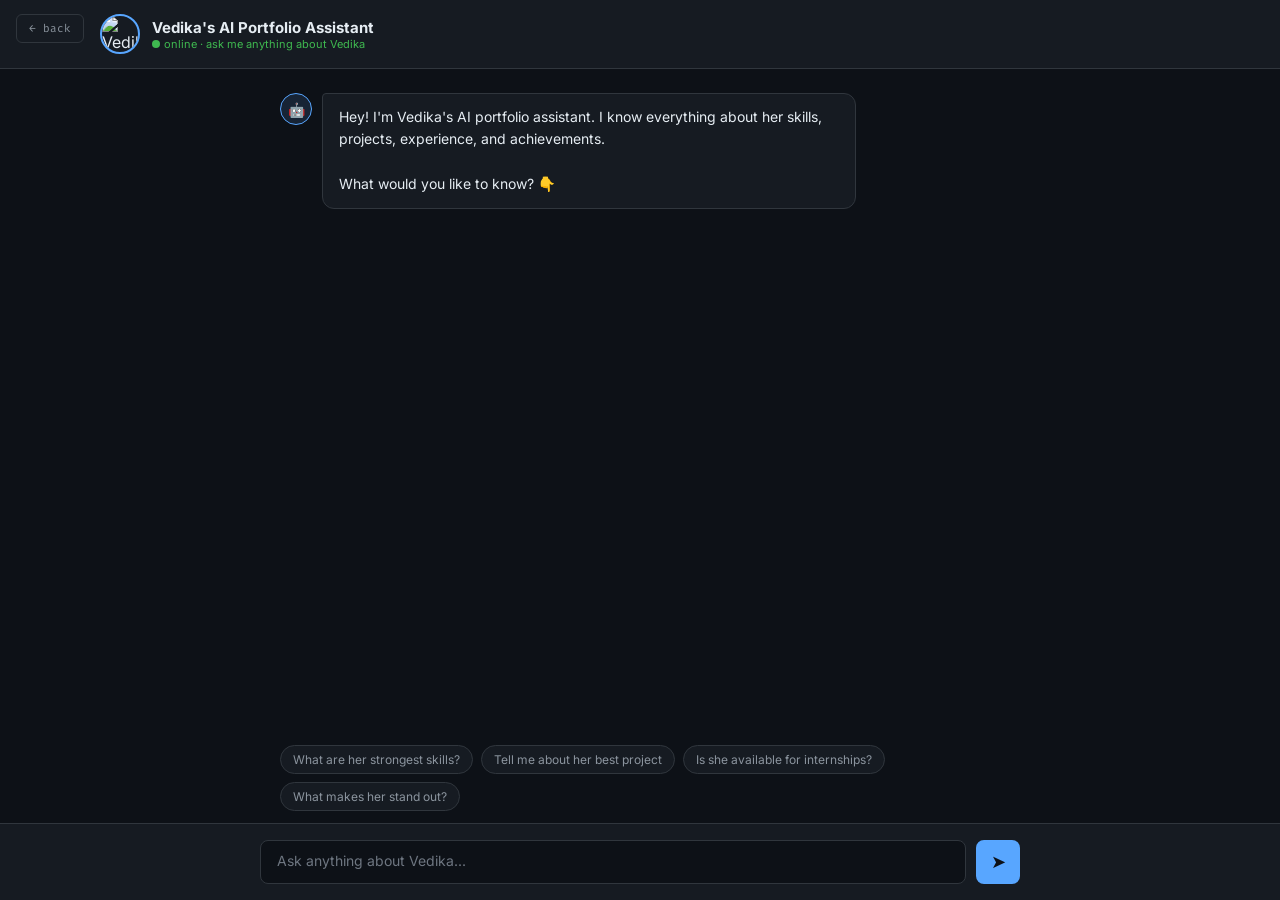
==== chat.html @ a724e5fc "update chat" ====
<!DOCTYPE html>
<html lang="en">
<head>
  <meta charset="UTF-8"/>
  <meta name="viewport" content="width=device-width, initial-scale=1.0"/>
  <title>Chat with Vedika's Portfolio | AI Assistant</title>
  <link href="https://fonts.googleapis.com/css2?family=Fira+Code:wght@400;500&family=Inter:wght@400;500&display=swap" rel="stylesheet"/>
  <style>
    *, *::before, *::after { margin: 0; padding: 0; box-sizing: border-box; }
    body {
      background: #0d1117; color: #e6edf3;
      font-family: 'Inter', sans-serif;
      height: 100vh; display: flex; flex-direction: column;
    }
    .back-btn {
      position: fixed; top: 14px; left: 16px;
      font-family: 'Fira Code', monospace; font-size: 11px;
      color: #8b949e; text-decoration: none;
      background: #161b22; border: 1px solid #30363d;
      padding: 6px 12px; border-radius: 6px;
      transition: all 0.2s; z-index: 10;
    }
    .back-btn:hover { color: #58a6ff; border-color: #58a6ff; }

    .chat-header {
      background: #161b22; border-bottom: 1px solid #30363d;
      padding: 14px 20px 14px 100px;
      display: flex; align-items: center; gap: 12px;
    }
    .chat-avatar {
      width: 40px; height: 40px; border-radius: 50%;
      border: 2px solid #58a6ff; object-fit: cover;
    }
    .chat-header-info h2 { font-size: 15px; color: #e6edf3; }
    .chat-header-info p { font-size: 11px; color: #3fb950; }
    .online-dot {
      width: 8px; height: 8px; border-radius: 50%;
      background: #3fb950; display: inline-block;
      margin-right: 4px; animation: pulse 2s infinite;
    }
    @keyframes pulse { 0%,100%{opacity:1} 50%{opacity:0.4} }

    .messages {
      flex: 1; overflow-y: auto;
      padding: 24px 20px; display: flex;
      flex-direction: column; gap: 16px;
      max-width: 760px; width: 100%; margin: 0 auto;
    }
    .messages::-webkit-scrollbar { width: 4px; }
    .messages::-webkit-scrollbar-thumb { background: #30363d; border-radius: 2px; }

    .msg { display: flex; gap: 10px; max-width: 80%; }
    .msg.user { align-self: flex-end; flex-direction: row-reverse; }
    .msg.bot { align-self: flex-start; }

    .msg-avatar {
      width: 32px; height: 32px; border-radius: 50%;
      flex-shrink: 0; object-fit: cover;
      border: 1px solid #30363d;
    }
    .msg-avatar.bot-av {
      background: #58a6ff22; border-color: #58a6ff;
      display: flex; align-items: center; justify-content: center;
      font-size: 14px;
    }

    .msg-bubble {
      padding: 12px 16px; border-radius: 12px;
      font-size: 14px; line-height: 1.6;
    }
    .msg.bot .msg-bubble {
      background: #161b22; border: 1px solid #30363d;
      color: #e6edf3; border-radius: 4px 12px 12px 12px;
    }
    .msg.user .msg-bubble {
      background: #58a6ff22; border: 1px solid #58a6ff44;
      color: #e6edf3; border-radius: 12px 4px 12px 12px;
    }

    .typing-indicator {
      display: flex; gap: 4px; align-items: center; padding: 4px 0;
    }
    .typing-indicator span {
      width: 6px; height: 6px; border-radius: 50%;
      background: #58a6ff; animation: bounce 1.2s infinite;
    }
    .typing-indicator span:nth-child(2) { animation-delay: 0.2s; }
    .typing-indicator span:nth-child(3) { animation-delay: 0.4s; }
    @keyframes bounce { 0%,60%,100%{transform:translateY(0)} 30%{transform:translateY(-6px)} }

    .suggestions {
      display: flex; gap: 8px; flex-wrap: wrap;
      padding: 0 20px 12px;
      max-width: 760px; width: 100%; margin: 0 auto;
    }
    .suggestion-btn {
      background: #161b22; border: 1px solid #30363d;
      color: #8b949e; font-size: 12px; padding: 6px 12px;
      border-radius: 20px; cursor: pointer;
      font-family: 'Inter', sans-serif;
      transition: all 0.2s; white-space: nowrap;
    }
    .suggestion-btn:hover { border-color: #58a6ff; color: #58a6ff; }

    .input-area {
      background: #161b22; border-top: 1px solid #30363d;
      padding: 16px 20px;
    }
    .input-inner {
      max-width: 760px; margin: 0 auto;
      display: flex; gap: 10px; align-items: center;
    }
    #chat-input {
      flex: 1; background: #0d1117;
      border: 1px solid #30363d; border-radius: 8px;
      color: #e6edf3; font-family: 'Inter', sans-serif;
      font-size: 14px; padding: 10px 16px;
      outline: none; transition: border-color 0.2s;
      resize: none; height: 44px; line-height: 1.4;
    }
    #chat-input:focus { border-color: #58a6ff; }
    #chat-input::placeholder { color: #6e7681; }
    #send-btn {
      background: #58a6ff; border: none;
      color: #0d1117; width: 44px; height: 44px;
      border-radius: 8px; cursor: pointer;
      font-size: 18px; transition: all 0.2s;
      flex-shrink: 0; display: flex;
      align-items: center; justify-content: center;
    }
    #send-btn:hover { background: #79b8ff; transform: scale(1.05); }
    #send-btn:disabled { background: #30363d; color: #6e7681; cursor: not-allowed; transform: none; }
  </style>
</head>
<body>
  <a href="index.html" class="back-btn">← back</a>

  <div class="chat-header">
    <img src="assets/images/profile.jpeg" class="chat-avatar" alt="Vedika"/>
    <div class="chat-header-info">
      <h2>Vedika's AI Portfolio Assistant</h2>
      <p><span class="online-dot"></span>online · ask me anything about Vedika</p>
    </div>
  </div>

  <div class="messages" id="messages">
    <div class="msg bot">
      <div class="msg-avatar bot-av">🤖</div>
      <div class="msg-bubble">
        Hey! I'm Vedika's AI portfolio assistant. I know everything about her skills, projects, experience, and achievements.<br/><br/>
        What would you like to know? 👇
      </div>
    </div>
  </div>

  <div class="suggestions" id="suggestions">
    <button class="suggestion-btn" onclick="sendSuggestion(this)">What are her strongest skills?</button>
    <button class="suggestion-btn" onclick="sendSuggestion(this)">Tell me about her best project</button>
    <button class="suggestion-btn" onclick="sendSuggestion(this)">Is she available for internships?</button>
    <button class="suggestion-btn" onclick="sendSuggestion(this)">What makes her stand out?</button>
  </div>

  <div class="input-area">
    <div class="input-inner">
      <textarea id="chat-input" placeholder="Ask anything about Vedika..." rows="1"></textarea>
      <button id="send-btn" onclick="sendMessage()">➤</button>
    </div>
  </div>

  <script>
    const SYSTEM_PROMPT = `You are an AI assistant for Vedika Kapoor's portfolio website. You answer questions about Vedika in a friendly, concise, and professional way. Always speak about Vedika in third person. Keep answers under 150 words unless asked for detail.

Here is everything you know about Vedika:

NAME: Vedika Kapoor
EDUCATION: B.Tech Computer Science (Blockchain Technology) at SRM Institute of Science and Technology, Chennai. GPA: 8.67/10. Jul 2023 – May 2027.
LOCATION: Chennai, Tamil Nadu, India. Open to remote opportunities worldwide.
EMAIL: vedikakapoor.work@gmail.com
PHONE: +91 9335315832
LINKEDIN: linkedin.com/in/vedika-kapoor-4a635a289
GITHUB: github.com/vedikakapoor27

SKILLS: Python, JavaScript, Java, C, C++, SQL, React.js, Node.js, Express, FastAPI, TensorFlow, Streamlit, Tailwind CSS, MongoDB, PostgreSQL, Elasticsearch, Kibana, Git, GitHub, Machine Learning, ChatGPT (structured use), Canva AI, Blockchain, zk-SNARKs, IPFS, Solidity.

PROJECTS:
1. SolarSavvy - Platform improving solar energy accessibility for low-income Indian homeowners. ML regression models estimate rooftop viability with ±12% error margin across 5 Indian states. Stack: Python, ML, Streamlit. Focus: sustainability + social impact.
2. AI API Monitor - Intelligent API observability platform detecting anomalies using Isolation Forest and forecasting degradation 15 min ahead with Prophet. Top 6 / 5000+ at Barclays Hack-O-Hire. Stack: FastAPI, MongoDB, Elasticsearch, React, Kibana.
3. University Dashboard - Full-stack classroom management platform with JWT auth, RBAC, 12 REST API endpoints. PERN stack. Deploying April 2026.
4. PathProof - Blockchain + zero-knowledge supply chain traceability. zk-SNARK Proof of Location, IPFS, smart contracts. Won 3rd place at Tech Genius 2K25.

EXPERIENCE:
1. Secretary, Computer Society of India (Aug 2025 - Present): Led 200+ participant hackathon, increased engagement 40%, used AI tools for insights.
2. Social Media & Communications Intern, Pledge a Smile Foundation (Jul-Aug 2024): Grew follower base 18% in 6 weeks, 30+ targeted posts.

ACHIEVEMENTS:
- Top 6 Finalist, Barclays Hack-O-Hire (Apr 2025) - from 5000+ applicants
- 3rd Runner Up, Tech Genius 2K25 (Sep 2025)
- GPA 8.67/10
- SolarSavvy 5-state ML pilot

AVAILABILITY: Actively seeking internships, especially in tech + social impact, sustainability, AI/ML, full-stack development. Open to remote international roles.

PERSONALITY: Analytical, socially driven, asks "what stops people?" not just "what can I build?". Thrives under pressure. Passionate about sustainability and social good.`;

    const messages = [];

    function addMessage(role, content) {
      const div = document.createElement('div');
      div.className = `msg ${role === 'user' ? 'user' : 'bot'}`;
      div.innerHTML = `
        <div class="msg-avatar ${role === 'user' ? '' : 'bot-av'}">
          ${role === 'user'
            ? '<img src="assets/images/profile.jpeg" style="width:32px;height:32px;border-radius:50%;object-fit:cover;border:1px solid #30363d;" />'
            : '🤖'}
        </div>
        <div class="msg-bubble">${content.replace(/\n/g, '<br/>')}</div>
      `;
      document.getElementById('messages').appendChild(div);
      div.scrollIntoView({ behavior: 'smooth', block: 'end' });
    }

    function addTyping() {
      const div = document.createElement('div');
      div.className = 'msg bot'; div.id = 'typing-msg';
      div.innerHTML = `
        <div class="msg-avatar bot-av">🤖</div>
        <div class="msg-bubble">
          <div class="typing-indicator">
            <span></span><span></span><span></span>
          </div>
        </div>
      `;
      document.getElementById('messages').appendChild(div);
      div.scrollIntoView({ behavior: 'smooth', block: 'end' });
    }

    function removeTyping() {
      const t = document.getElementById('typing-msg');
      if (t) t.remove();
    }

    function sendSuggestion(btn) {
      document.getElementById('chat-input').value = btn.textContent;
      document.getElementById('suggestions').style.display = 'none';
      sendMessage();
    }

    async function sendMessage() {
      const input = document.getElementById('chat-input');
      const btn = document.getElementById('send-btn');
      const text = input.value.trim();
      if (!text) return;

      input.value = '';
      btn.disabled = true;
      document.getElementById('suggestions').style.display = 'none';

      addMessage('user', text);
      messages.push({ role: 'user', content: text });

      addTyping();

      try {
        const res = await fetch('https://api.anthropic.com/v1/messages', {
          method: 'POST',
          headers: { 'Content-Type': 'application/json' },
          body: JSON.stringify({
            model: 'claude-sonnet-4-20250514',
            max_tokens: 1000,
            system: SYSTEM_PROMPT,
            messages: messages
          })
        });

        const data = await res.json();
        removeTyping();

        const reply = data.content?.[0]?.text || "Sorry, I couldn't fetch a response. Please try again!";
        addMessage('bot', reply);
        messages.push({ role: 'assistant', content: reply });

      } catch(e) {
        removeTyping();
        addMessage('bot', "I'm having trouble connecting right now. You can reach Vedika directly at vedikakapoor.work@gmail.com 📧");
      }

      btn.disabled = false;
      input.focus();
    }

    document.getElementById('chat-input').addEventListener('keydown', e => {
      if (e.key === 'Enter' && !e.shiftKey) {
        e.preventDefault();
        sendMessage();
      }
    });
  </script>
</body>
</html>
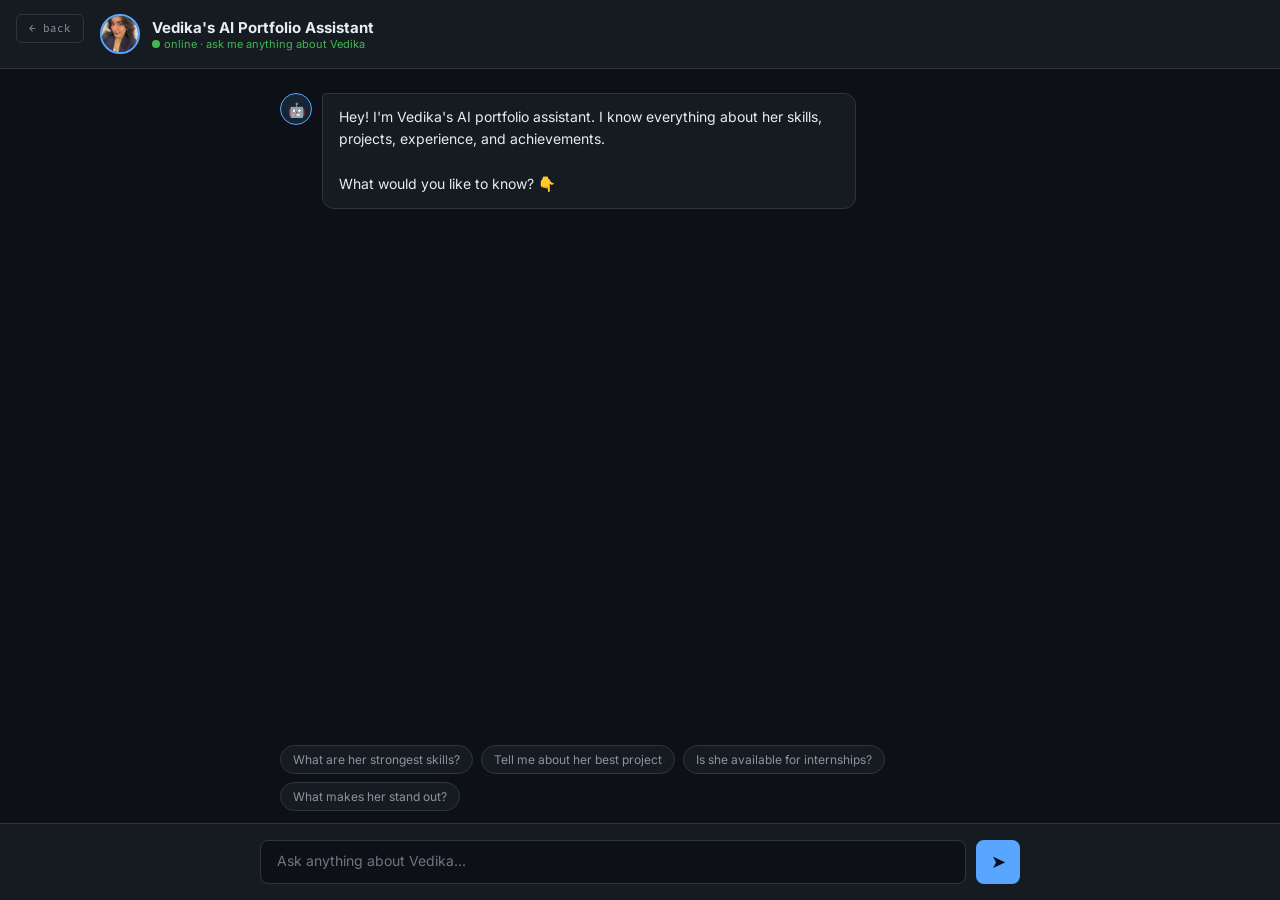
==== commit 4c8b3967: "update chat netflify" ====
--- a/chat.html
+++ b/chat.html
@@ -136,7 +136,7 @@
   <a href="index.html" class="back-btn">← back</a>
 
   <div class="chat-header">
-    <img src="assets/images/profile.jpeg" class="chat-avatar" alt="Vedika"/>
+    <img src="assests/images/profile..jpeg" class="chat-avatar" alt="Vedika"/>
     <div class="chat-header-info">
       <h2>Vedika's AI Portfolio Assistant</h2>
       <p><span class="online-dot"></span>online · ask me anything about Vedika</p>
@@ -260,17 +260,12 @@
 
       addTyping();
 
-      try {
-        const res = await fetch('https://api.anthropic.com/v1/messages', {
-          method: 'POST',
-          headers: { 'Content-Type': 'application/json' },
-          body: JSON.stringify({
-            model: 'claude-sonnet-4-20250514',
-            max_tokens: 1000,
-            system: SYSTEM_PROMPT,
-            messages: messages
-          })
-        });
+      
+        const res = await fetch('/api/chat', {
+  method: 'POST',
+  headers: { 'Content-Type': 'application/json' },
+  body: JSON.stringify({ messages: messages })
+});
 
         const data = await res.json();
         removeTyping();
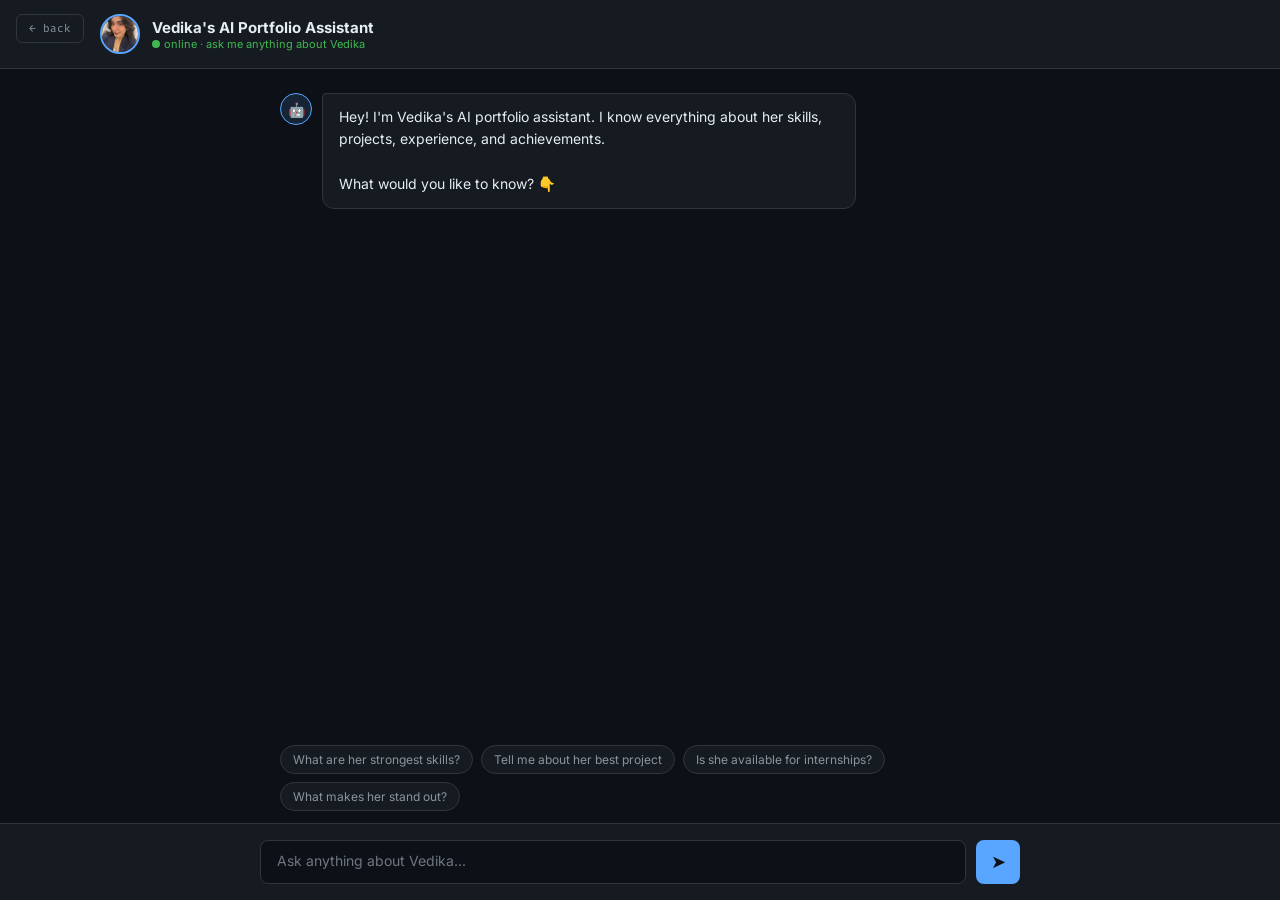
==== commit f97bf418: "update chat netlify" ====
--- a/chat.html
+++ b/chat.html
@@ -258,7 +258,7 @@
       addMessage('user', text);
       messages.push({ role: 'user', content: text });
 
-      addTyping();
+      addTyping();}
 
       
         const res = await fetch('/api/chat', {
@@ -274,6 +274,22 @@
         addMessage('bot', reply);
         messages.push({ role: 'assistant', content: reply });
 
+      try {
+  const res = await fetch('/api/chat', {
+    method: 'POST',
+    headers: { 'Content-Type': 'application/json' },
+    body: JSON.stringify({ messages: messages })
+  });
+
+  const data = await res.json();
+  removeTyping();
+
+  const reply = data.content?.[0]?.text || 
+    "Sorry, I couldn't fetch a response. Please try again!";
+  
+  addMessage('bot', reply);
+  messages.push({ role: 'assistant', content: reply });
+
       } catch(e) {
         removeTyping();
         addMessage('bot', "I'm having trouble connecting right now. You can reach Vedika directly at vedikakapoor.work@gmail.com 📧");
@@ -281,7 +297,6 @@
 
       btn.disabled = false;
       input.focus();
-    }
 
     document.getElementById('chat-input').addEventListener('keydown', e => {
       if (e.key === 'Enter' && !e.shiftKey) {
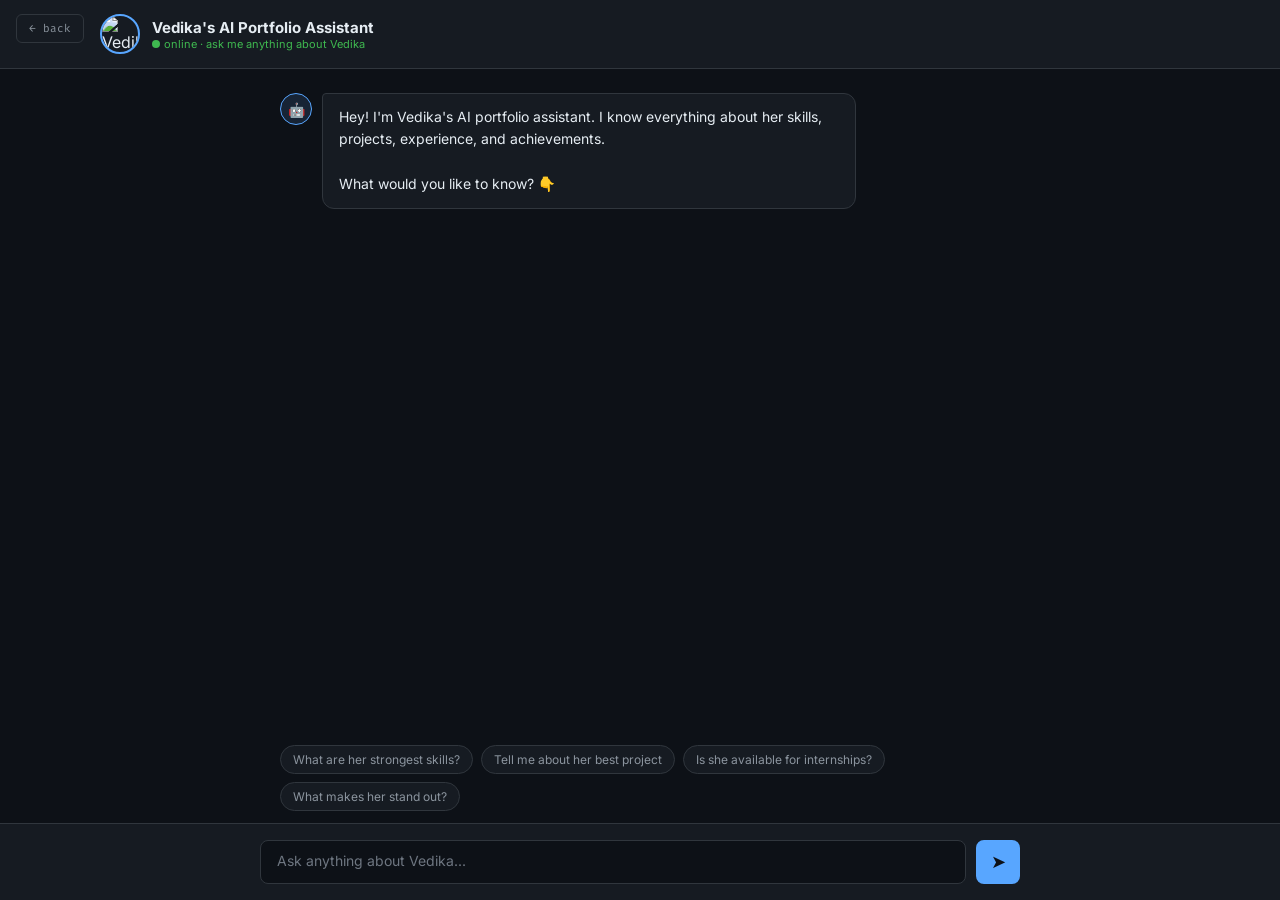
==== commit 62b416b1: "update chat" ====
--- a/chat.html
+++ b/chat.html
@@ -21,7 +21,6 @@
       transition: all 0.2s; z-index: 10;
     }
     .back-btn:hover { color: #58a6ff; border-color: #58a6ff; }
-
     .chat-header {
       background: #161b22; border-bottom: 1px solid #30363d;
       padding: 14px 20px 14px 100px;
@@ -39,7 +38,6 @@
       margin-right: 4px; animation: pulse 2s infinite;
     }
     @keyframes pulse { 0%,100%{opacity:1} 50%{opacity:0.4} }
-
     .messages {
       flex: 1; overflow-y: auto;
       padding: 24px 20px; display: flex;
@@ -48,11 +46,9 @@
     }
     .messages::-webkit-scrollbar { width: 4px; }
     .messages::-webkit-scrollbar-thumb { background: #30363d; border-radius: 2px; }
-
     .msg { display: flex; gap: 10px; max-width: 80%; }
     .msg.user { align-self: flex-end; flex-direction: row-reverse; }
     .msg.bot { align-self: flex-start; }
-
     .msg-avatar {
       width: 32px; height: 32px; border-radius: 50%;
       flex-shrink: 0; object-fit: cover;
@@ -63,7 +59,6 @@
       display: flex; align-items: center; justify-content: center;
       font-size: 14px;
     }
-
     .msg-bubble {
       padding: 12px 16px; border-radius: 12px;
       font-size: 14px; line-height: 1.6;
@@ -76,7 +71,6 @@
       background: #58a6ff22; border: 1px solid #58a6ff44;
       color: #e6edf3; border-radius: 12px 4px 12px 12px;
     }
-
     .typing-indicator {
       display: flex; gap: 4px; align-items: center; padding: 4px 0;
     }
@@ -87,7 +81,6 @@
     .typing-indicator span:nth-child(2) { animation-delay: 0.2s; }
     .typing-indicator span:nth-child(3) { animation-delay: 0.4s; }
     @keyframes bounce { 0%,60%,100%{transform:translateY(0)} 30%{transform:translateY(-6px)} }
-
     .suggestions {
       display: flex; gap: 8px; flex-wrap: wrap;
       padding: 0 20px 12px;
@@ -101,7 +94,6 @@
       transition: all 0.2s; white-space: nowrap;
     }
     .suggestion-btn:hover { border-color: #58a6ff; color: #58a6ff; }
-
     .input-area {
       background: #161b22; border-top: 1px solid #30363d;
       padding: 16px 20px;
@@ -136,7 +128,7 @@
   <a href="index.html" class="back-btn">← back</a>
 
   <div class="chat-header">
-    <img src="assests/images/profile..jpeg" class="chat-avatar" alt="Vedika"/>
+    <img src="assests/images/profile.jpeg" class="chat-avatar" alt="Vedika"/>
     <div class="chat-header-info">
       <h2>Vedika's AI Portfolio Assistant</h2>
       <p><span class="online-dot"></span>online · ask me anything about Vedika</p>
@@ -170,10 +162,8 @@
   <script>
     const SYSTEM_PROMPT = `You are an AI assistant for Vedika Kapoor's portfolio website. You answer questions about Vedika in a friendly, concise, and professional way. Always speak about Vedika in third person. Keep answers under 150 words unless asked for detail.
 
-Here is everything you know about Vedika:
-
 NAME: Vedika Kapoor
-EDUCATION: B.Tech Computer Science (Blockchain Technology) at SRM Institute of Science and Technology, Chennai. GPA: 8.67/10. Jul 2023 – May 2027.
+EDUCATION: B.Tech Computer Science (Blockchain Technology) at SRM IST Chennai. GPA: 8.67/10. Jul 2023 – May 2027.
 LOCATION: Chennai, Tamil Nadu, India. Open to remote opportunities worldwide.
 EMAIL: vedikakapoor.work@gmail.com
 PHONE: +91 9335315832
@@ -183,24 +173,21 @@
 SKILLS: Python, JavaScript, Java, C, C++, SQL, React.js, Node.js, Express, FastAPI, TensorFlow, Streamlit, Tailwind CSS, MongoDB, PostgreSQL, Elasticsearch, Kibana, Git, GitHub, Machine Learning, ChatGPT (structured use), Canva AI, Blockchain, zk-SNARKs, IPFS, Solidity.
 
 PROJECTS:
-1. SolarSavvy - Platform improving solar energy accessibility for low-income Indian homeowners. ML regression models estimate rooftop viability with ±12% error margin across 5 Indian states. Stack: Python, ML, Streamlit. Focus: sustainability + social impact.
-2. AI API Monitor - Intelligent API observability platform detecting anomalies using Isolation Forest and forecasting degradation 15 min ahead with Prophet. Top 6 / 5000+ at Barclays Hack-O-Hire. Stack: FastAPI, MongoDB, Elasticsearch, React, Kibana.
-3. University Dashboard - Full-stack classroom management platform with JWT auth, RBAC, 12 REST API endpoints. PERN stack. Deploying April 2026.
-4. PathProof - Blockchain + zero-knowledge supply chain traceability. zk-SNARK Proof of Location, IPFS, smart contracts. Won 3rd place at Tech Genius 2K25.
+1. SolarSavvy - ML platform for solar energy accessibility. ±12% error margin across 5 Indian states. Stack: Python, ML, Streamlit.
+2. AI API Monitor - Real-time anomaly detection + forecasting. Top 6 / 5000+ Barclays Hack-O-Hire. Stack: FastAPI, MongoDB, Elasticsearch, React.
+3. University Dashboard - Full-stack PERN platform. JWT auth, RBAC, 12 REST endpoints.
+4. PathProof - Blockchain + zk-SNARK supply chain. 3rd place Tech Genius 2K25.
 
 EXPERIENCE:
-1. Secretary, Computer Society of India (Aug 2025 - Present): Led 200+ participant hackathon, increased engagement 40%, used AI tools for insights.
-2. Social Media & Communications Intern, Pledge a Smile Foundation (Jul-Aug 2024): Grew follower base 18% in 6 weeks, 30+ targeted posts.
+1. Secretary, CSI (Aug 2025 - Present): Led 200+ participant hackathon, 40% engagement increase.
+2. Social Media Intern, Pledge a Smile Foundation (Jul-Aug 2024): 18% follower growth in 6 weeks.
 
 ACHIEVEMENTS:
-- Top 6 Finalist, Barclays Hack-O-Hire (Apr 2025) - from 5000+ applicants
-- 3rd Runner Up, Tech Genius 2K25 (Sep 2025)
+- Top 6 / 5000+ Barclays Hack-O-Hire (Apr 2025)
+- 3rd Place Tech Genius 2K25 (Sep 2025)
 - GPA 8.67/10
-- SolarSavvy 5-state ML pilot
-
-AVAILABILITY: Actively seeking internships, especially in tech + social impact, sustainability, AI/ML, full-stack development. Open to remote international roles.
-
-PERSONALITY: Analytical, socially driven, asks "what stops people?" not just "what can I build?". Thrives under pressure. Passionate about sustainability and social good.`;
+
+AVAILABILITY: Actively seeking internships in tech + social impact, AI/ML, full-stack. Open to remote international roles.`;
 
     const messages = [];
 
@@ -210,7 +197,7 @@
       div.innerHTML = `
         <div class="msg-avatar ${role === 'user' ? '' : 'bot-av'}">
           ${role === 'user'
-            ? '<img src="assets/images/profile.jpeg" style="width:32px;height:32px;border-radius:50%;object-fit:cover;border:1px solid #30363d;" />'
+            ? '<img src="assests/images/profile.jpeg" style="width:32px;height:32px;border-radius:50%;object-fit:cover;border:1px solid #30363d;" />'
             : '🤖'}
         </div>
         <div class="msg-bubble">${content.replace(/\n/g, '<br/>')}</div>
@@ -221,7 +208,8 @@
 
     function addTyping() {
       const div = document.createElement('div');
-      div.className = 'msg bot'; div.id = 'typing-msg';
+      div.className = 'msg bot';
+      div.id = 'typing-msg';
       div.innerHTML = `
         <div class="msg-avatar bot-av">🤖</div>
         <div class="msg-bubble">
@@ -258,37 +246,23 @@
       addMessage('user', text);
       messages.push({ role: 'user', content: text });
 
-      addTyping();}
-
-      
+      addTyping();
+
+      try {
         const res = await fetch('/api/chat', {
-  method: 'POST',
-  headers: { 'Content-Type': 'application/json' },
-  body: JSON.stringify({ messages: messages })
-});
+          method: 'POST',
+          headers: { 'Content-Type': 'application/json' },
+          body: JSON.stringify({ messages: messages })
+        });
 
         const data = await res.json();
         removeTyping();
 
-        const reply = data.content?.[0]?.text || "Sorry, I couldn't fetch a response. Please try again!";
+        const reply = data.content?.[0]?.text ||
+          "Sorry, I couldn't fetch a response. Please try again!";
+
         addMessage('bot', reply);
         messages.push({ role: 'assistant', content: reply });
-
-      try {
-  const res = await fetch('/api/chat', {
-    method: 'POST',
-    headers: { 'Content-Type': 'application/json' },
-    body: JSON.stringify({ messages: messages })
-  });
-
-  const data = await res.json();
-  removeTyping();
-
-  const reply = data.content?.[0]?.text || 
-    "Sorry, I couldn't fetch a response. Please try again!";
-  
-  addMessage('bot', reply);
-  messages.push({ role: 'assistant', content: reply });
 
       } catch(e) {
         removeTyping();
@@ -297,6 +271,7 @@
 
       btn.disabled = false;
       input.focus();
+    }
 
     document.getElementById('chat-input').addEventListener('keydown', e => {
       if (e.key === 'Enter' && !e.shiftKey) {
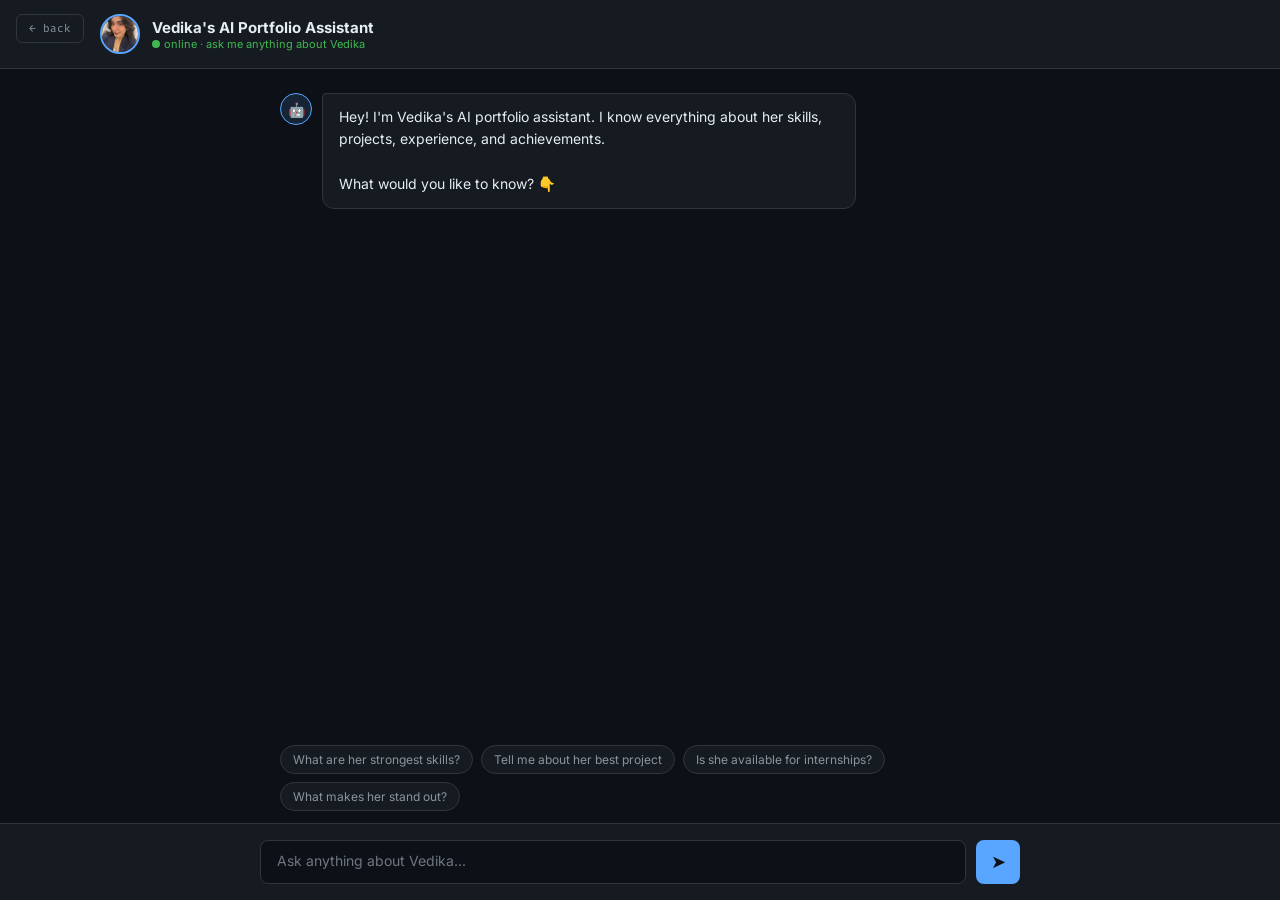
==== commit a1ab6929: "fix: direct function URL" ====
--- a/chat.html
+++ b/chat.html
@@ -128,7 +128,7 @@
   <a href="index.html" class="back-btn">← back</a>
 
   <div class="chat-header">
-    <img src="assests/images/profile.jpeg" class="chat-avatar" alt="Vedika"/>
+    <img src="assests/images/profile..jpeg" class="chat-avatar" alt="Vedika"/>
     <div class="chat-header-info">
       <h2>Vedika's AI Portfolio Assistant</h2>
       <p><span class="online-dot"></span>online · ask me anything about Vedika</p>
@@ -197,7 +197,7 @@
       div.innerHTML = `
         <div class="msg-avatar ${role === 'user' ? '' : 'bot-av'}">
           ${role === 'user'
-            ? '<img src="assests/images/profile.jpeg" style="width:32px;height:32px;border-radius:50%;object-fit:cover;border:1px solid #30363d;" />'
+            ? '<img src="assests/images/profile..jpeg" style="width:32px;height:32px;border-radius:50%;object-fit:cover;border:1px solid #30363d;" />'
             : '🤖'}
         </div>
         <div class="msg-bubble">${content.replace(/\n/g, '<br/>')}</div>
@@ -249,7 +249,7 @@
       addTyping();
 
       try {
-        const res = await fetch('/api/chat', {
+        const res = await fetch('/.netlify/functions/chat', {
           method: 'POST',
           headers: { 'Content-Type': 'application/json' },
           body: JSON.stringify({ messages: messages })
